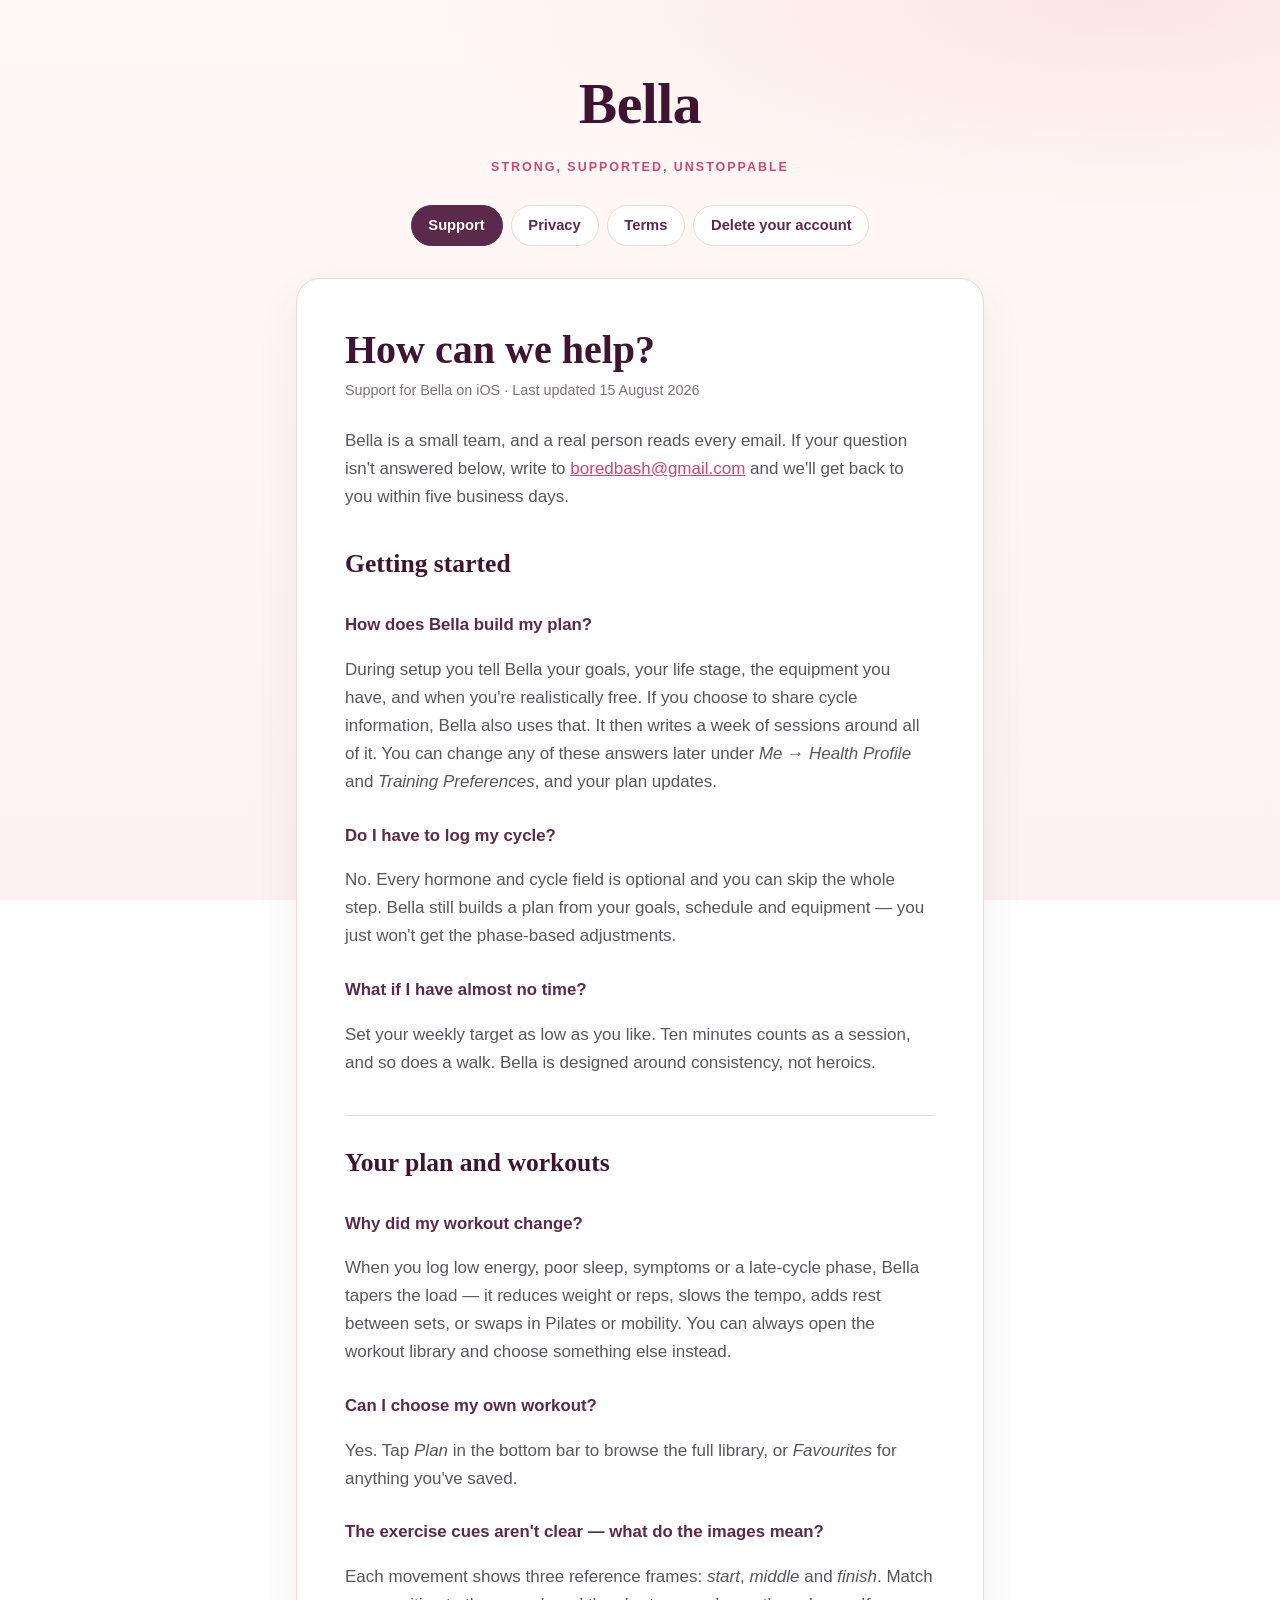
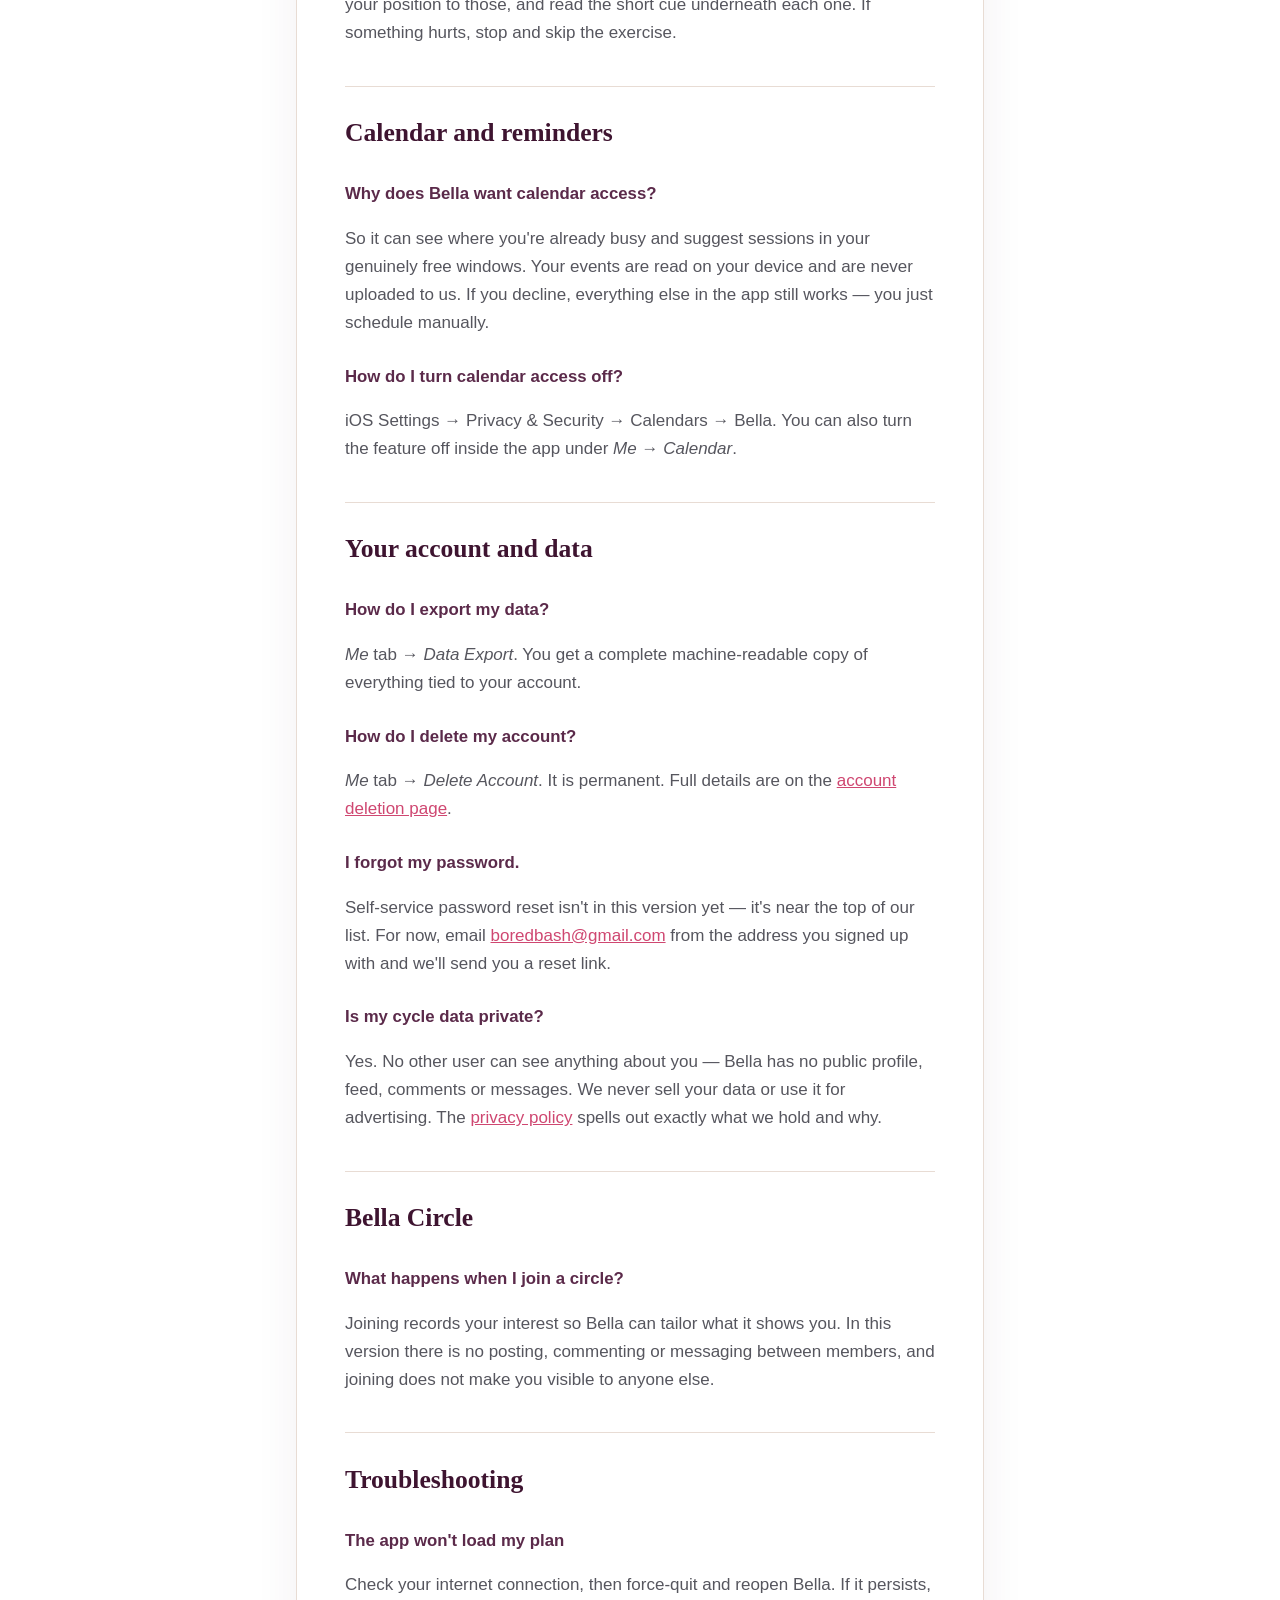
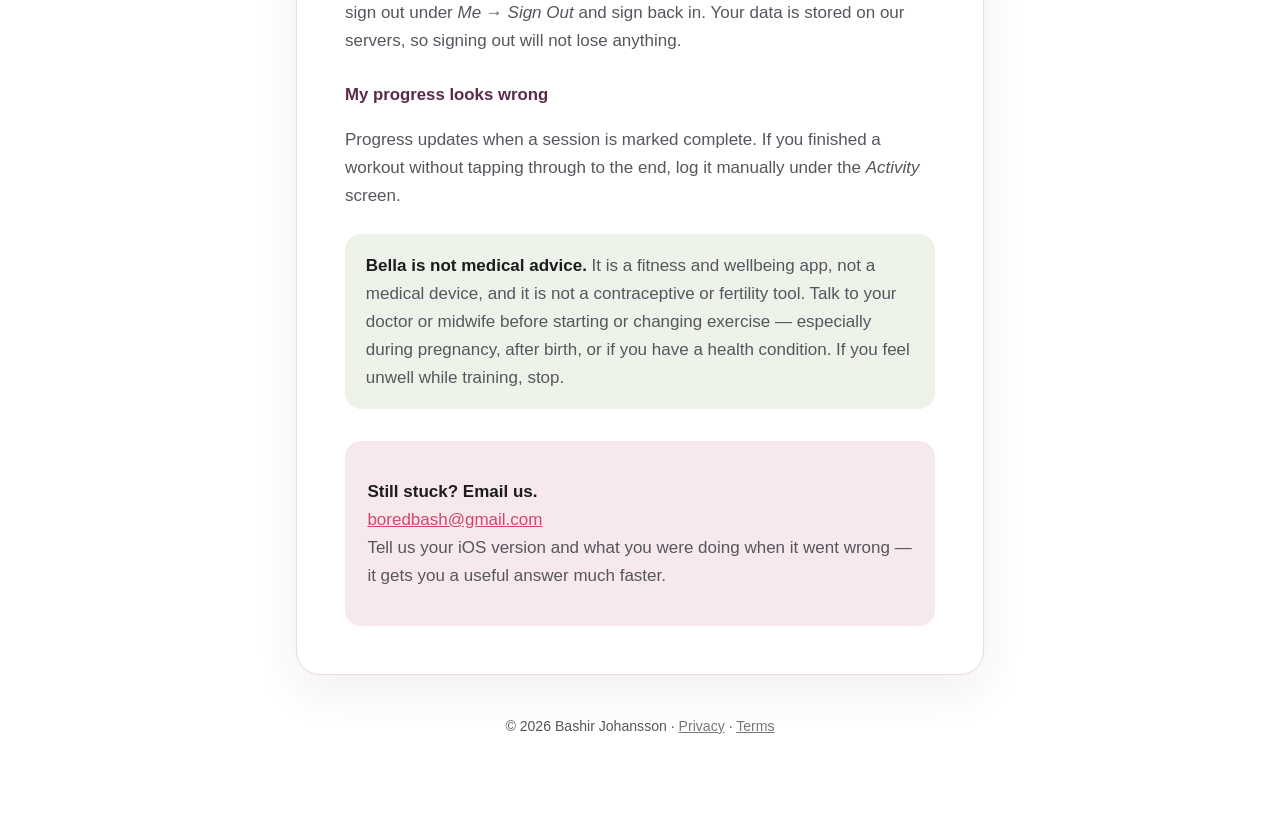
==== index.html @ ff42c29a "Add Bella support, privacy, terms and account deletion pages" ====
<!doctype html>
<html lang="en-AU">
<head>
<meta charset="utf-8">
<meta name="viewport" content="width=device-width, initial-scale=1">
<title>Bella · Support</title>
<meta name="description" content="Help, FAQs and contact details for the Bella fitness app.">
<link rel="stylesheet" href="style.css">
</head>
<body>
<div class="wrap">

<header class="site">
  <p class="logo">Bella</p>
  <p class="tagline">Strong, supported, unstoppable</p>
  <nav class="site">
    <a href="index.html" aria-current="page">Support</a>
    <a href="privacy.html">Privacy</a>
    <a href="terms.html">Terms</a>
    <a href="delete-account.html">Delete your account</a>
  </nav>
</header>

<main>
<h1>How can we help?</h1>
<p class="updated">Support for Bella on iOS · Last updated 15 August 2026</p>

<p>Bella is a small team, and a real person reads every email. If your question isn't
answered below, write to <a href="mailto:boredbash@gmail.com">boredbash@gmail.com</a> and
we'll get back to you within five business days.</p>

<h2>Getting started</h2>

<h3>How does Bella build my plan?</h3>
<p>During setup you tell Bella your goals, your life stage, the equipment you have, and when
you're realistically free. If you choose to share cycle information, Bella also uses that.
It then writes a week of sessions around all of it. You can change any of these answers later
under <em>Me</em> → <em>Health Profile</em> and <em>Training Preferences</em>, and your plan
updates.</p>

<h3>Do I have to log my cycle?</h3>
<p>No. Every hormone and cycle field is optional and you can skip the whole step. Bella still
builds a plan from your goals, schedule and equipment — you just won't get the phase-based
adjustments.</p>

<h3>What if I have almost no time?</h3>
<p>Set your weekly target as low as you like. Ten minutes counts as a session, and so does a
walk. Bella is designed around consistency, not heroics.</p>

<h2>Your plan and workouts</h2>

<h3>Why did my workout change?</h3>
<p>When you log low energy, poor sleep, symptoms or a late-cycle phase, Bella tapers the load
— it reduces weight or reps, slows the tempo, adds rest between sets, or swaps in Pilates or
mobility. You can always open the workout library and choose something else instead.</p>

<h3>Can I choose my own workout?</h3>
<p>Yes. Tap <em>Plan</em> in the bottom bar to browse the full library, or <em>Favourites</em>
for anything you've saved.</p>

<h3>The exercise cues aren't clear — what do the images mean?</h3>
<p>Each movement shows three reference frames: <em>start</em>, <em>middle</em> and
<em>finish</em>. Match your position to those, and read the short cue underneath each one. If
something hurts, stop and skip the exercise.</p>

<h2>Calendar and reminders</h2>

<h3>Why does Bella want calendar access?</h3>
<p>So it can see where you're already busy and suggest sessions in your genuinely free
windows. Your events are read on your device and are never uploaded to us. If you decline,
everything else in the app still works — you just schedule manually.</p>

<h3>How do I turn calendar access off?</h3>
<p>iOS Settings → Privacy &amp; Security → Calendars → Bella. You can also turn the feature
off inside the app under <em>Me</em> → <em>Calendar</em>.</p>

<h2>Your account and data</h2>

<h3>How do I export my data?</h3>
<p><em>Me</em> tab → <em>Data Export</em>. You get a complete machine-readable copy of
everything tied to your account.</p>

<h3>How do I delete my account?</h3>
<p><em>Me</em> tab → <em>Delete Account</em>. It is permanent. Full details are on the
<a href="delete-account.html">account deletion page</a>.</p>

<h3>I forgot my password.</h3>
<p>Self-service password reset isn't in this version yet — it's near the top of our list.
For now, email <a href="mailto:boredbash@gmail.com">boredbash@gmail.com</a> from the address
you signed up with and we'll send you a reset link.</p>

<h3>Is my cycle data private?</h3>
<p>Yes. No other user can see anything about you — Bella has no public profile, feed,
comments or messages. We never sell your data or use it for advertising. The
<a href="privacy.html">privacy policy</a> spells out exactly what we hold and why.</p>

<h2>Bella Circle</h2>

<h3>What happens when I join a circle?</h3>
<p>Joining records your interest so Bella can tailor what it shows you. In this version there
is no posting, commenting or messaging between members, and joining does not make you visible
to anyone else.</p>

<h2>Troubleshooting</h2>

<h3>The app won't load my plan</h3>
<p>Check your internet connection, then force-quit and reopen Bella. If it persists, sign out
under <em>Me</em> → <em>Sign Out</em> and sign back in. Your data is stored on our servers,
so signing out will not lose anything.</p>

<h3>My progress looks wrong</h3>
<p>Progress updates when a session is marked complete. If you finished a workout without
tapping through to the end, log it manually under the <em>Activity</em> screen.</p>

<div class="callout">
  <p><strong>Bella is not medical advice.</strong> It is a fitness and wellbeing app, not a
  medical device, and it is not a contraceptive or fertility tool. Talk to your doctor or
  midwife before starting or changing exercise — especially during pregnancy, after birth, or
  if you have a health condition. If you feel unwell while training, stop.</p>
</div>

<div class="contact">
  <p><strong>Still stuck? Email us.</strong><br>
  <a href="mailto:boredbash@gmail.com">boredbash@gmail.com</a><br>
  Tell us your iOS version and what you were doing when it went wrong — it gets you a useful
  answer much faster.</p>
</div>
</main>

<footer class="site">
  <p>© 2026 Bashir Johansson · <a href="privacy.html">Privacy</a> ·
  <a href="terms.html">Terms</a></p>
</footer>

</div>
</body>
</html>
---- style.css ----
/* Bella support site — shared styles. Brand tokens mirror bella-app/src/styles/tokens.ts */
:root {
  --plum: #5b2a4a;
  --plum-dark: #3e1430;
  --rose: #e56a8c;
  --rose-deep: #cf4771;
  --blush: #f7e8ec;
  --sage-soft: #eef3ea;
  --ink: #1c1c1e;
  --graphite: #56565e;
  --muted: #7b747a;
  --hairline: #e8dcd4;
  --shell: #fff9f5;
  --paper: #ffffff;
}

* { box-sizing: border-box; }

html { -webkit-text-size-adjust: 100%; }

body {
  margin: 0;
  background:
    radial-gradient(90% 40% at 88% 0%, rgba(229, 106, 140, 0.14) 0%, rgba(229, 106, 140, 0) 60%),
    linear-gradient(180deg, var(--shell) 0%, #fdf1f3 100%);
  background-attachment: fixed;
  color: var(--ink);
  font: 400 17px/1.65 -apple-system, BlinkMacSystemFont, "Segoe UI", Inter, Roboto, Helvetica, Arial, sans-serif;
}

.wrap { max-width: 46rem; margin: 0 auto; padding: 0 1.5rem 5rem; }

header.site {
  padding: 3.5rem 0 2rem;
  text-align: center;
}

.logo {
  font-family: "Playfair Display", Georgia, "Times New Roman", serif;
  font-size: clamp(2.6rem, 8vw, 3.6rem);
  font-weight: 700;
  color: var(--plum-dark);
  letter-spacing: -0.5px;
  margin: 0;
}

.tagline {
  margin: 0.35rem 0 0;
  font-size: 0.78rem;
  letter-spacing: 0.16em;
  text-transform: uppercase;
  font-weight: 600;
  color: var(--rose-deep);
}

nav.site {
  display: flex;
  justify-content: center;
  gap: 0.5rem;
  flex-wrap: wrap;
  margin-top: 1.75rem;
}

nav.site a {
  display: inline-block;
  padding: 0.45rem 1.05rem;
  border-radius: 999px;
  border: 1px solid var(--hairline);
  background: var(--paper);
  color: var(--plum);
  text-decoration: none;
  font-size: 0.92rem;
  font-weight: 600;
}

nav.site a:hover { border-color: var(--rose); color: var(--rose-deep); }
nav.site a[aria-current="page"] { background: var(--plum); border-color: var(--plum); color: var(--shell); }

main {
  background: var(--paper);
  border: 1px solid var(--hairline);
  border-radius: 24px;
  padding: clamp(1.6rem, 5vw, 3rem);
  box-shadow: 0 18px 44px rgba(91, 42, 74, 0.07);
}

h1 {
  font-family: "Playfair Display", Georgia, serif;
  font-size: clamp(1.9rem, 5.5vw, 2.5rem);
  line-height: 1.15;
  color: var(--plum-dark);
  margin: 0 0 0.4rem;
}

h2 {
  font-family: "Playfair Display", Georgia, serif;
  font-size: clamp(1.3rem, 3.8vw, 1.6rem);
  color: var(--plum-dark);
  margin: 2.4rem 0 0.6rem;
  padding-top: 1.6rem;
  border-top: 1px solid var(--hairline);
}

h2:first-of-type { border-top: 0; padding-top: 0; margin-top: 2rem; }

h3 { font-size: 1.05rem; color: var(--plum); margin: 1.6rem 0 0.4rem; }

p, li { color: var(--graphite); }
li { margin-bottom: 0.45rem; }
strong { color: var(--ink); }

.updated {
  font-size: 0.9rem;
  color: var(--muted);
  margin: 0 0 1.5rem;
}

a { color: var(--rose-deep); }

table {
  width: 100%;
  border-collapse: collapse;
  margin: 1rem 0 1.5rem;
  font-size: 0.94rem;
  display: block;
  overflow-x: auto;
}

th, td {
  text-align: left;
  padding: 0.7rem 0.9rem;
  border-bottom: 1px solid var(--hairline);
  vertical-align: top;
}

th { color: var(--plum-dark); font-weight: 600; background: var(--blush); }
tbody tr:last-child td { border-bottom: 0; }

.callout {
  background: var(--sage-soft);
  border-radius: 16px;
  padding: 1.1rem 1.3rem;
  margin: 1.5rem 0;
}

.callout p:last-child { margin-bottom: 0; }
.callout p:first-child { margin-top: 0; }

.contact {
  background: var(--blush);
  border-radius: 16px;
  padding: 1.2rem 1.4rem;
  margin-top: 2rem;
}

footer.site {
  text-align: center;
  margin-top: 2.5rem;
  font-size: 0.88rem;
  color: var(--muted);
}

footer.site a { color: var(--muted); }

@media (prefers-color-scheme: dark) {
  :root { --paper: #241220; --shell: #1a0c16; --ink: #f6ecf0; --graphite: #d6c4cf; --muted: #a8929f; --hairline: #3d2434; --blush: #34182a; --sage-soft: #23301f; --plum-dark: #f7e8ec; --plum: #f0c9d8; --rose-deep: #f5a6bf; }
  body { background: linear-gradient(180deg, #1a0c16 0%, #24101d 100%); }
  nav.site a { background: #2c1524; }
  main { box-shadow: none; }
}
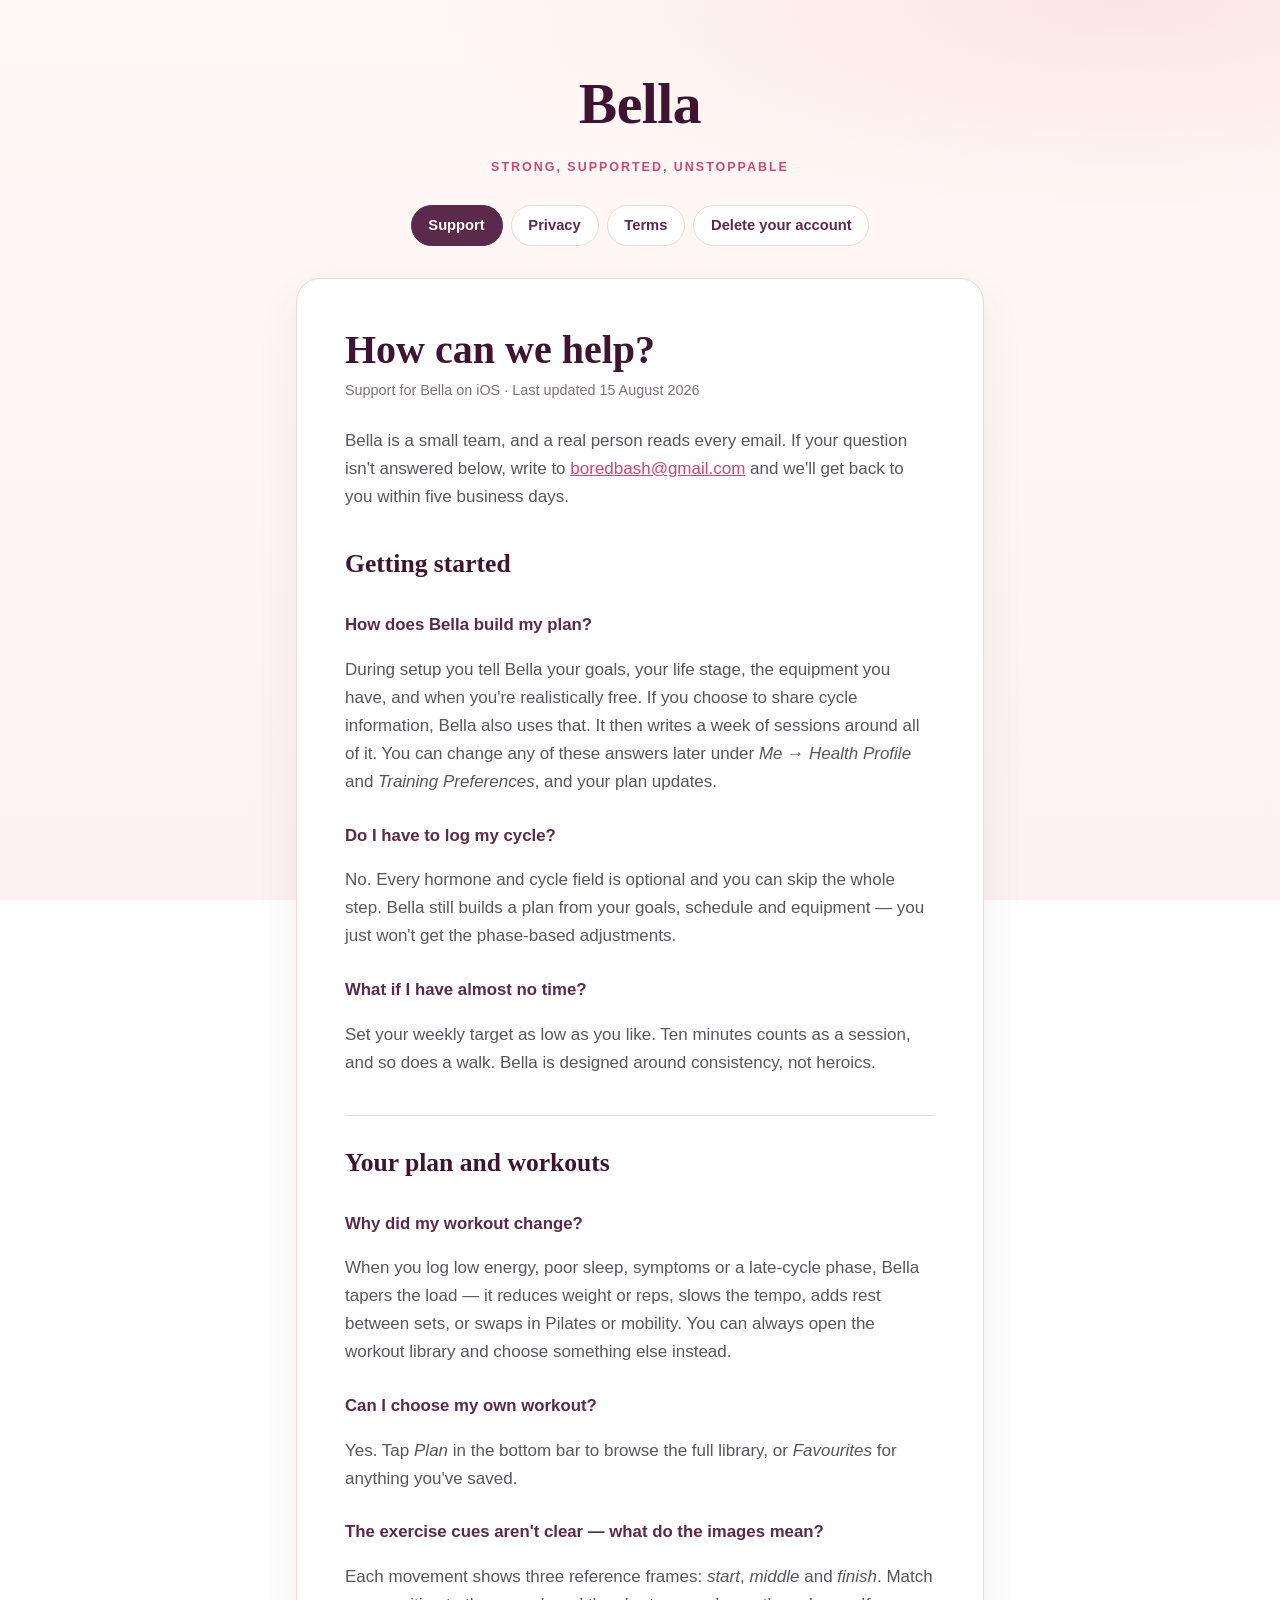
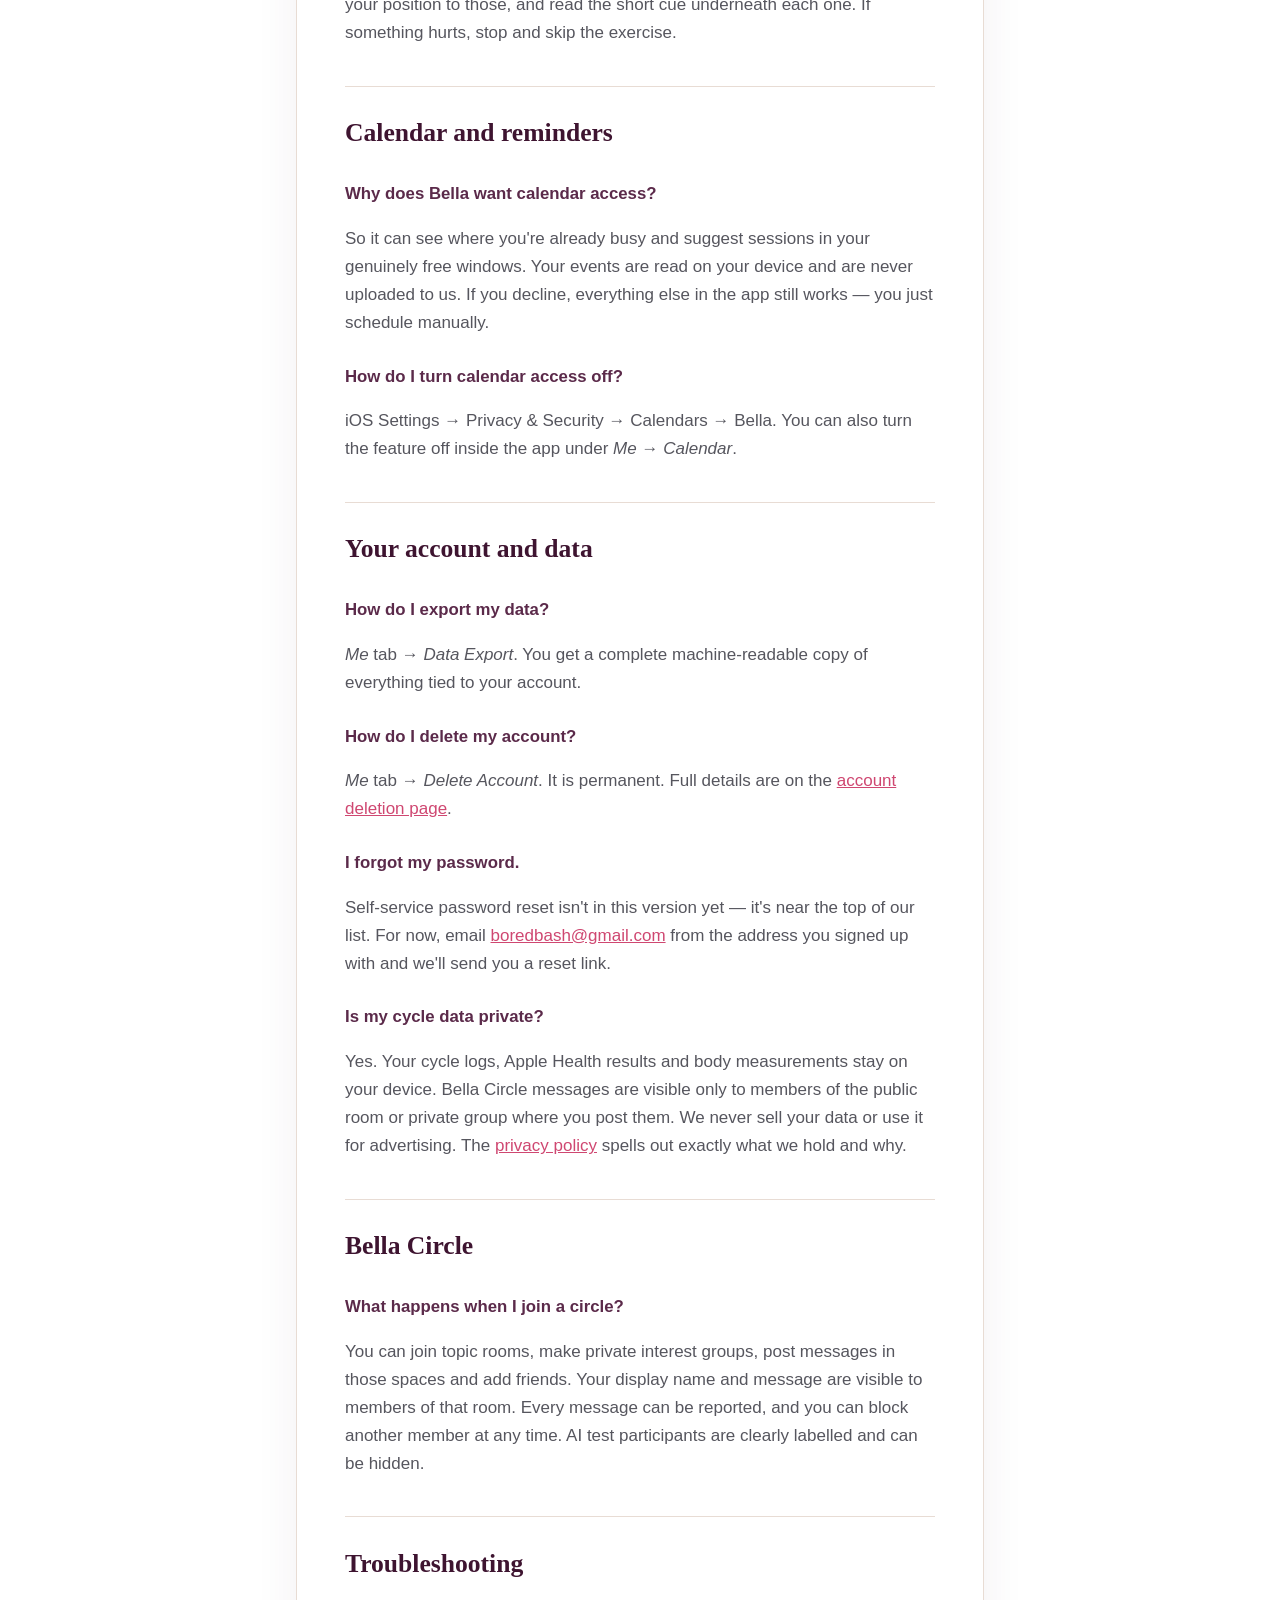
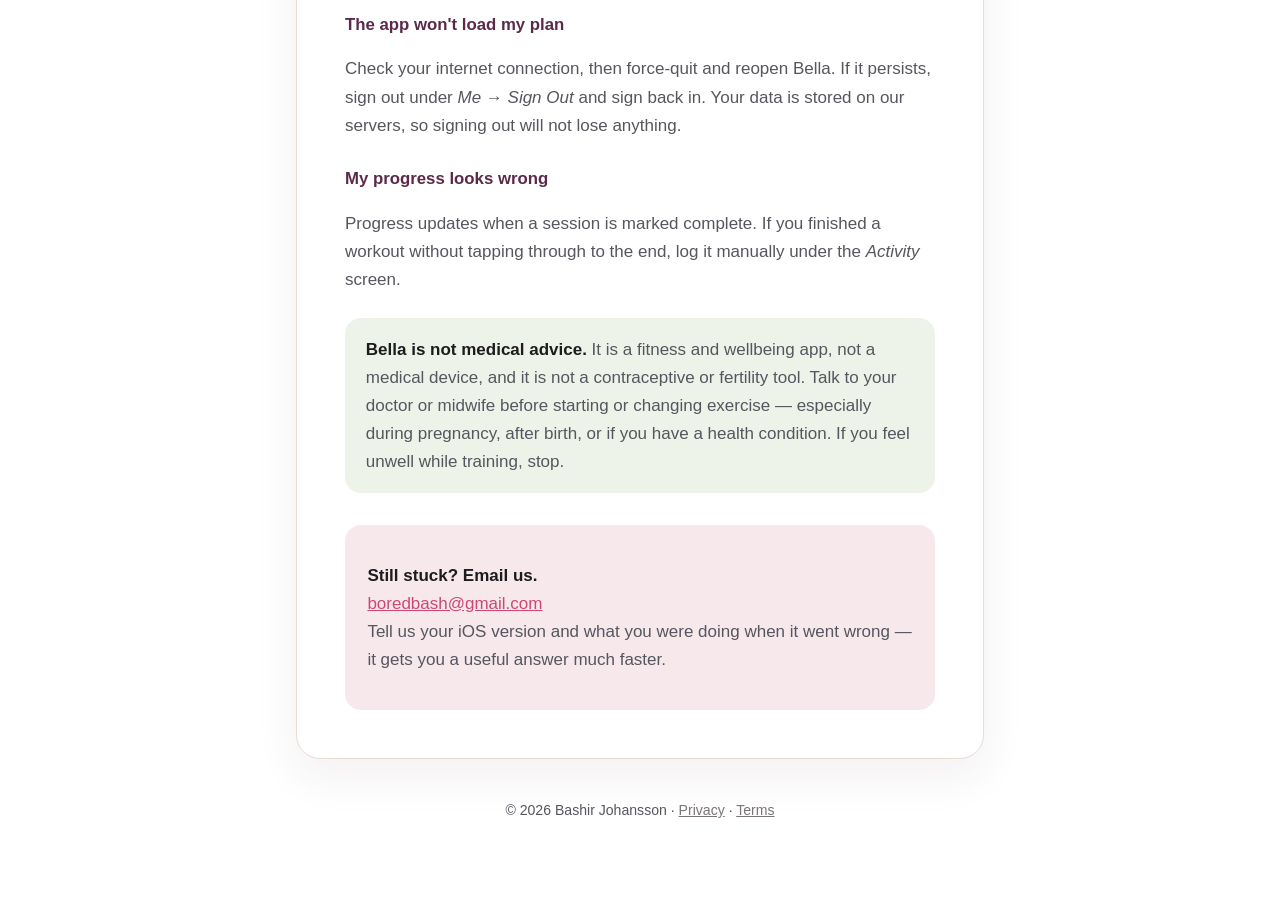
==== commit 2d934a3a: "Update Bella privacy and community disclosures" ====
--- a/index.html
+++ b/index.html
@@ -90,16 +90,18 @@
 you signed up with and we'll send you a reset link.</p>
 
 <h3>Is my cycle data private?</h3>
-<p>Yes. No other user can see anything about you — Bella has no public profile, feed,
-comments or messages. We never sell your data or use it for advertising. The
+<p>Yes. Your cycle logs, Apple Health results and body measurements stay on your device.
+Bella Circle messages are visible only to members of the public room or private group where
+you post them. We never sell your data or use it for advertising. The
 <a href="privacy.html">privacy policy</a> spells out exactly what we hold and why.</p>
 
 <h2>Bella Circle</h2>
 
 <h3>What happens when I join a circle?</h3>
-<p>Joining records your interest so Bella can tailor what it shows you. In this version there
-is no posting, commenting or messaging between members, and joining does not make you visible
-to anyone else.</p>
+<p>You can join topic rooms, make private interest groups, post messages in those spaces and
+add friends. Your display name and message are visible to members of that room. Every message
+can be reported, and you can block another member at any time. AI test participants are
+clearly labelled and can be hidden.</p>
 
 <h2>Troubleshooting</h2>
 
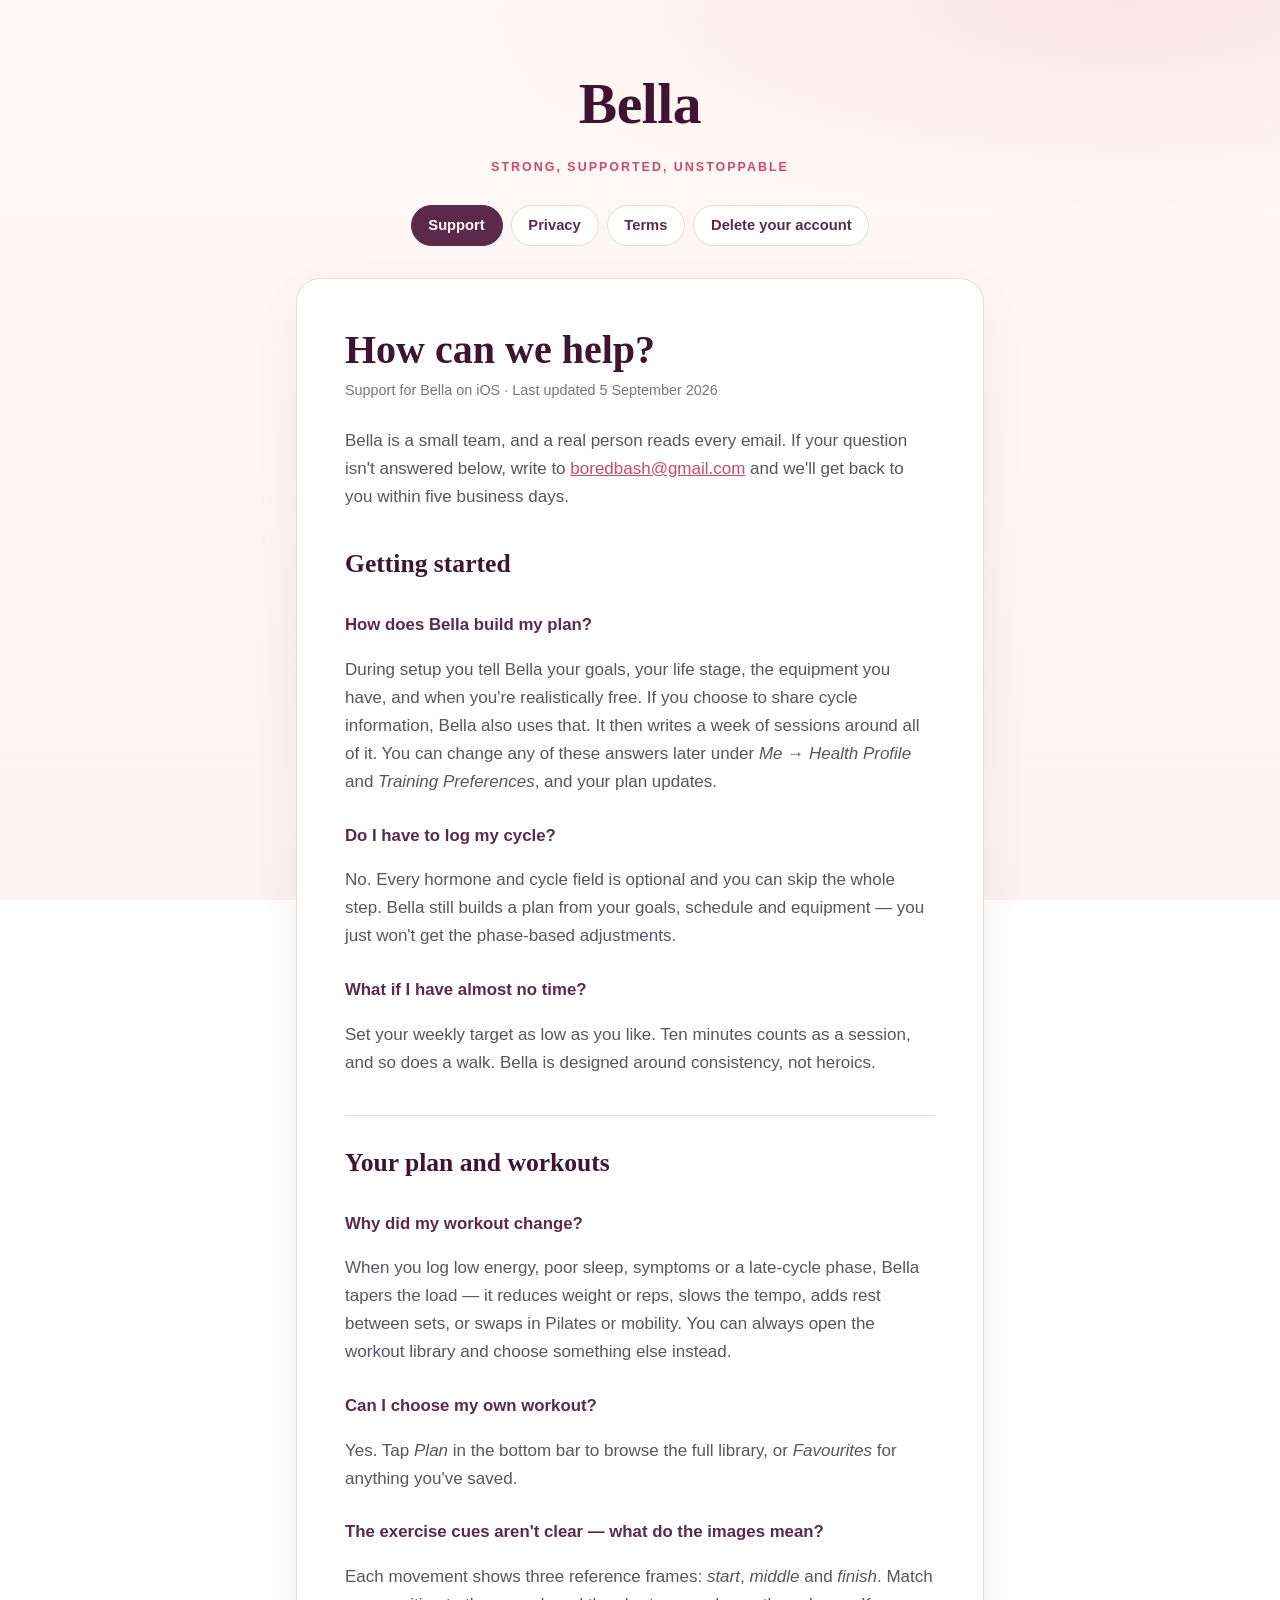
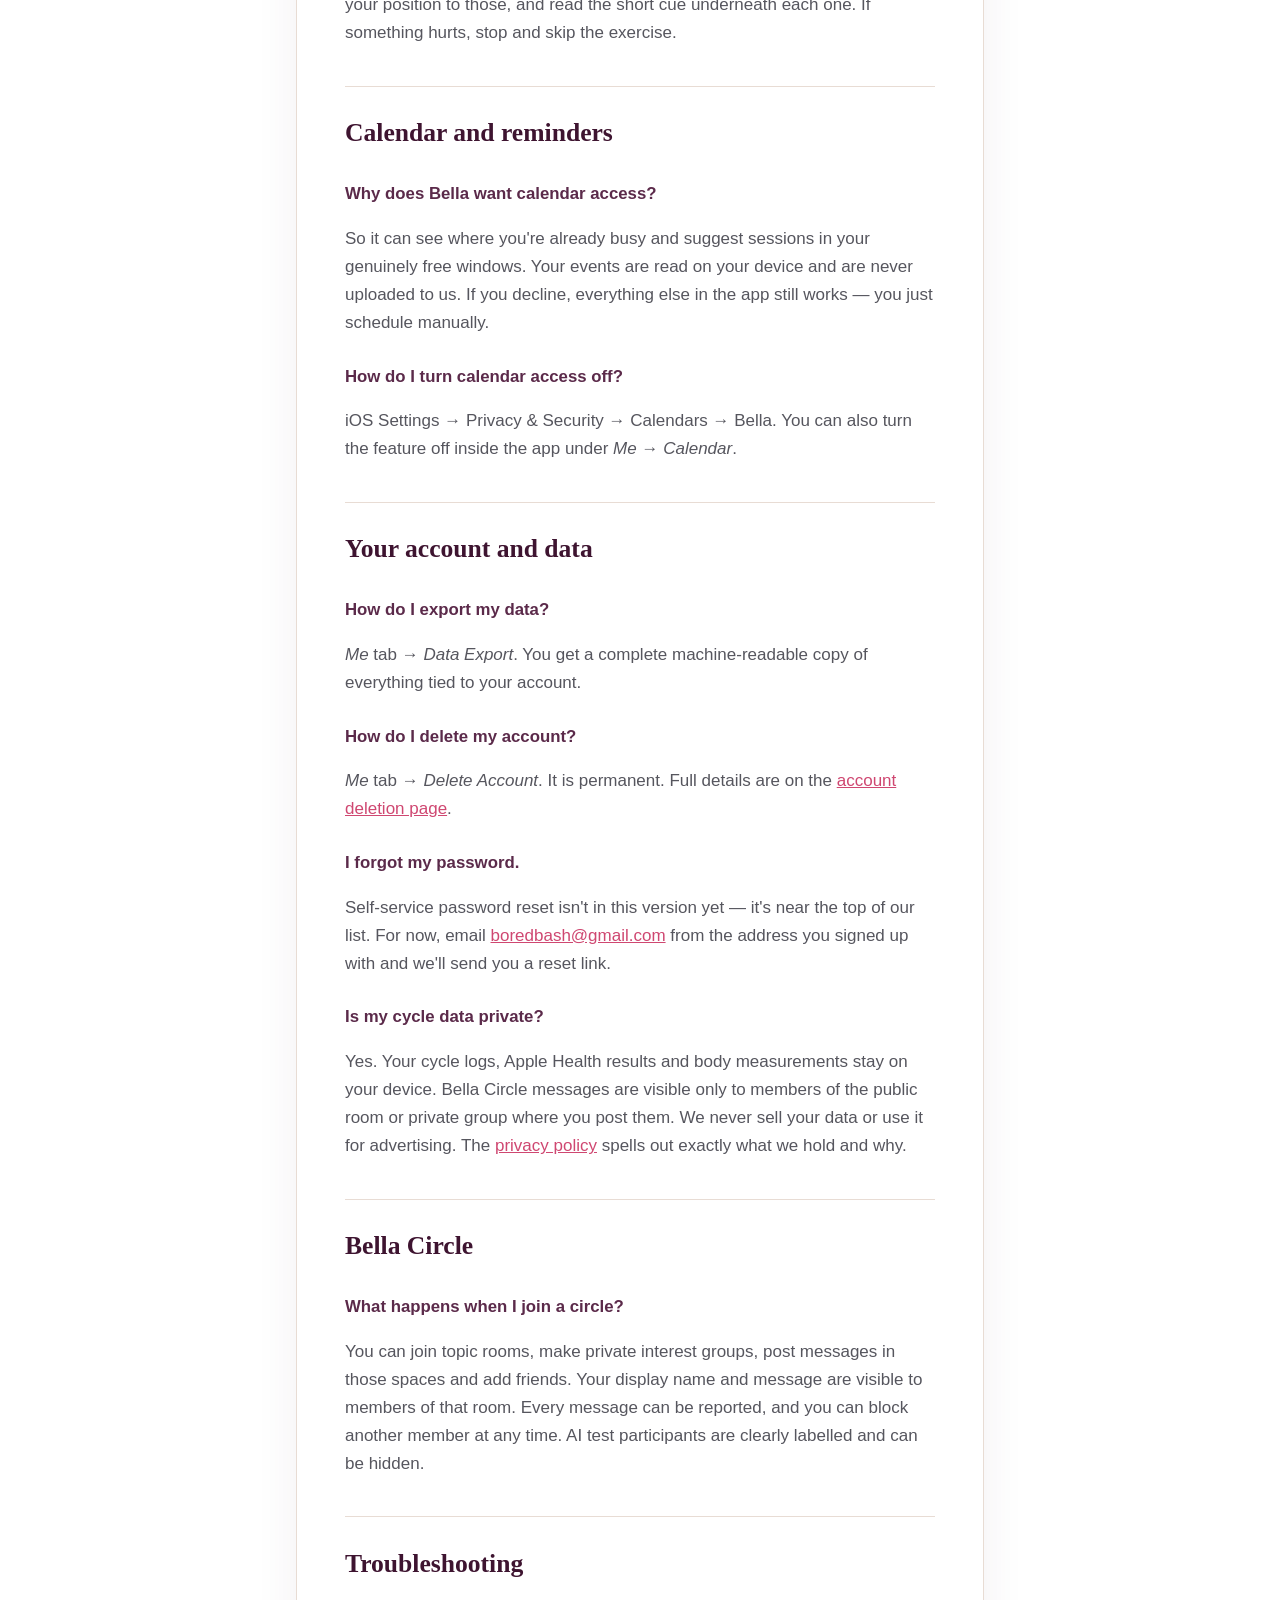
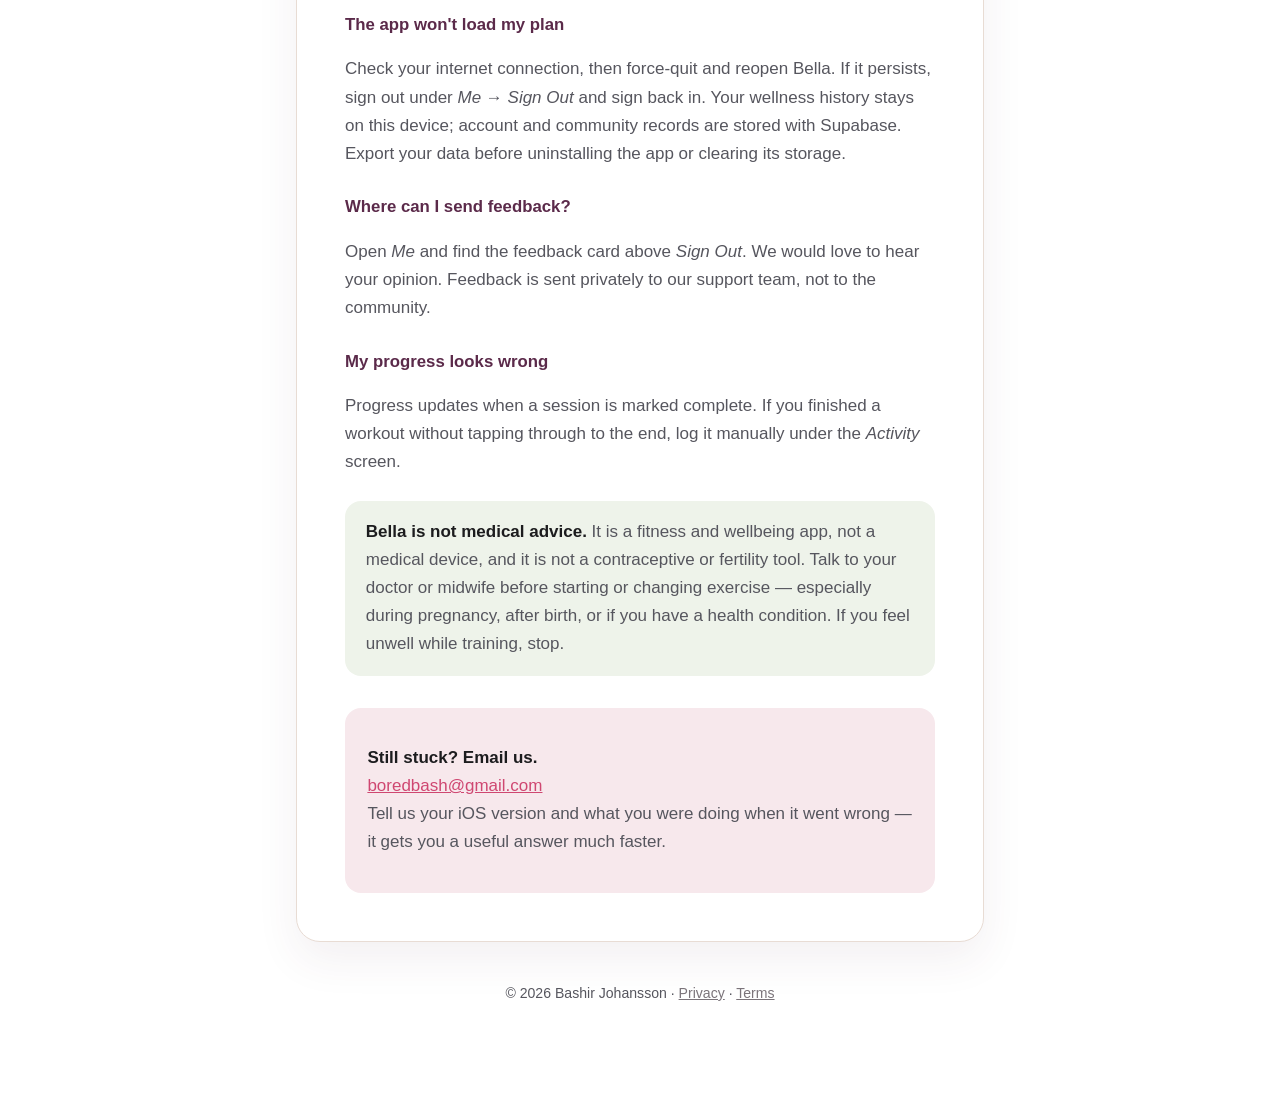
==== commit cc0bc093: "Clarify Bella feedback privacy and local wellness storage" ====
--- a/index.html
+++ b/index.html
@@ -23,7 +23,7 @@
 
 <main>
 <h1>How can we help?</h1>
-<p class="updated">Support for Bella on iOS · Last updated 15 August 2026</p>
+<p class="updated">Support for Bella on iOS · Last updated 5 September 2026</p>
 
 <p>Bella is a small team, and a real person reads every email. If your question isn't
 answered below, write to <a href="mailto:boredbash@gmail.com">boredbash@gmail.com</a> and
@@ -107,8 +107,13 @@
 
 <h3>The app won't load my plan</h3>
 <p>Check your internet connection, then force-quit and reopen Bella. If it persists, sign out
-under <em>Me</em> → <em>Sign Out</em> and sign back in. Your data is stored on our servers,
-so signing out will not lose anything.</p>
+under <em>Me</em> → <em>Sign Out</em> and sign back in. Your wellness history stays on
+this device; account and community records are stored with Supabase. Export your data
+before uninstalling the app or clearing its storage.</p>
+
+<h3>Where can I send feedback?</h3>
+<p>Open <em>Me</em> and find the feedback card above <em>Sign Out</em>. We would love to
+hear your opinion. Feedback is sent privately to our support team, not to the community.</p>
 
 <h3>My progress looks wrong</h3>
 <p>Progress updates when a session is marked complete. If you finished a workout without
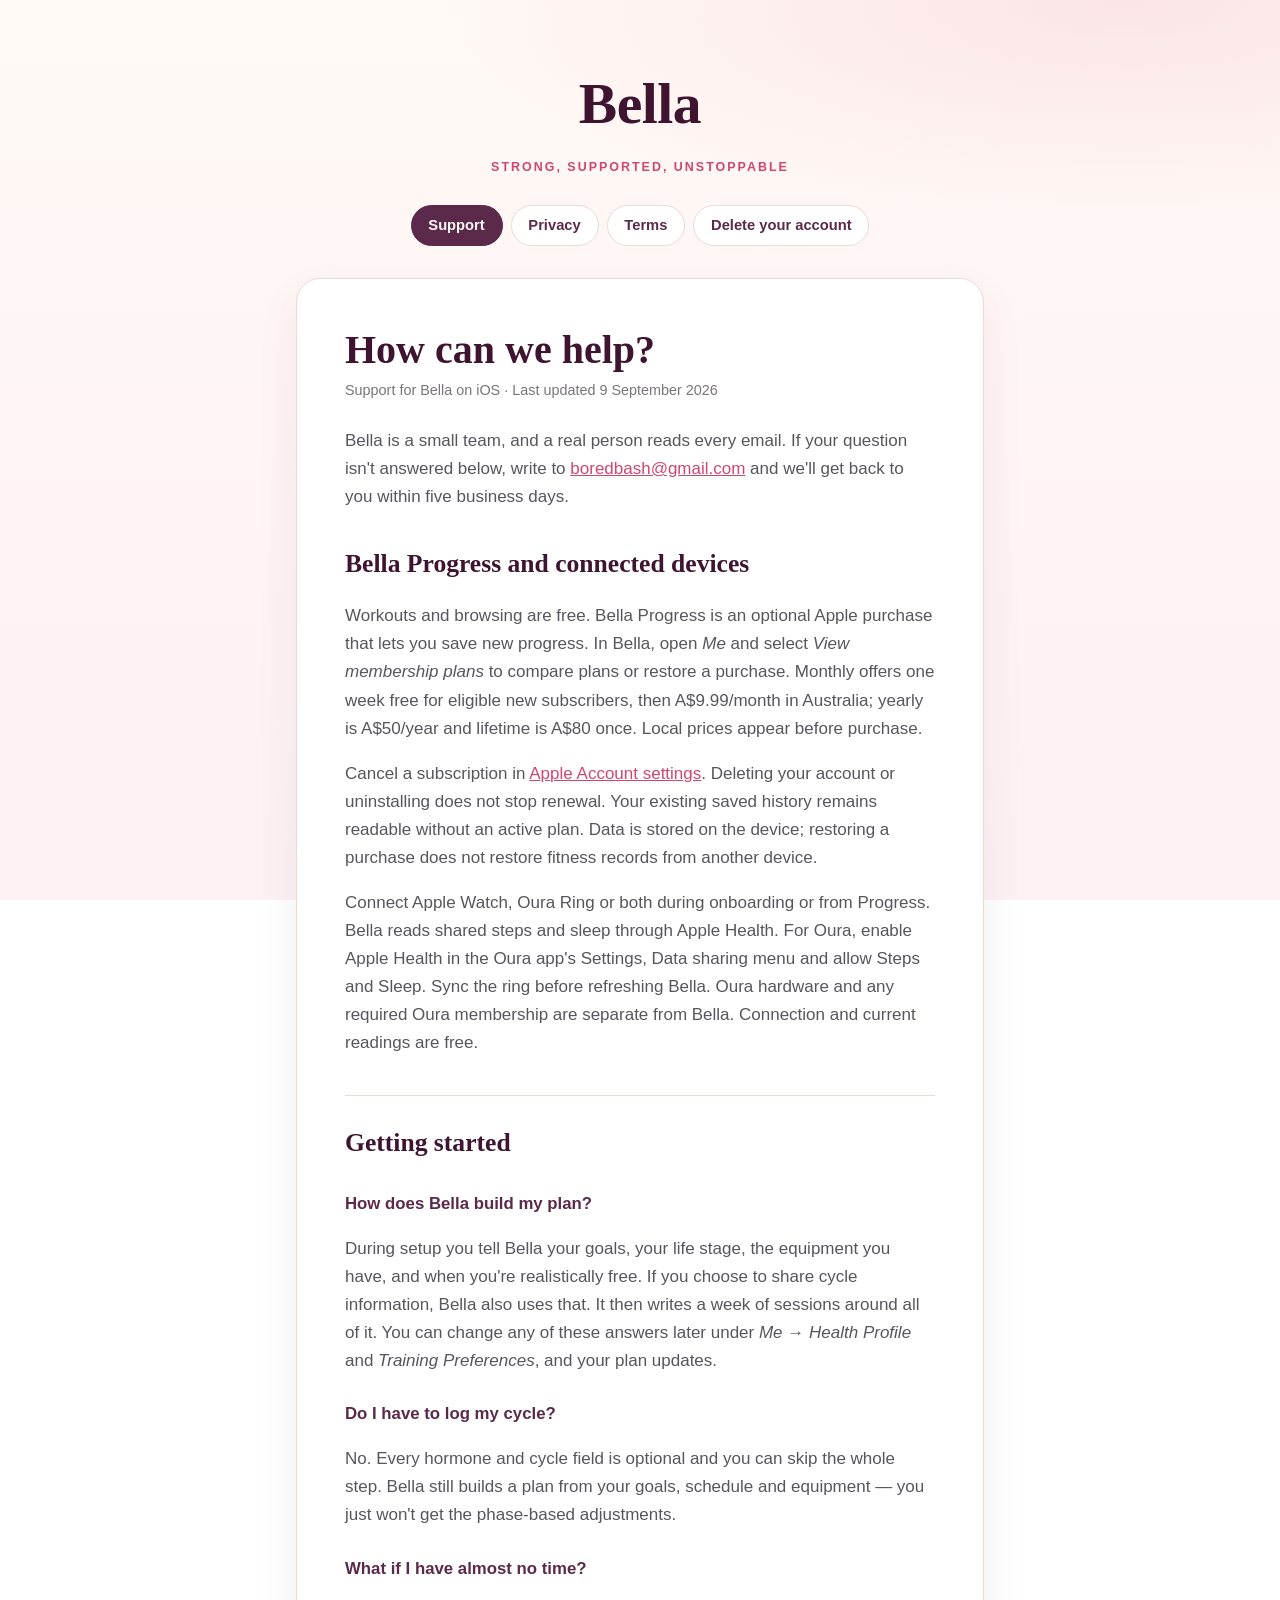
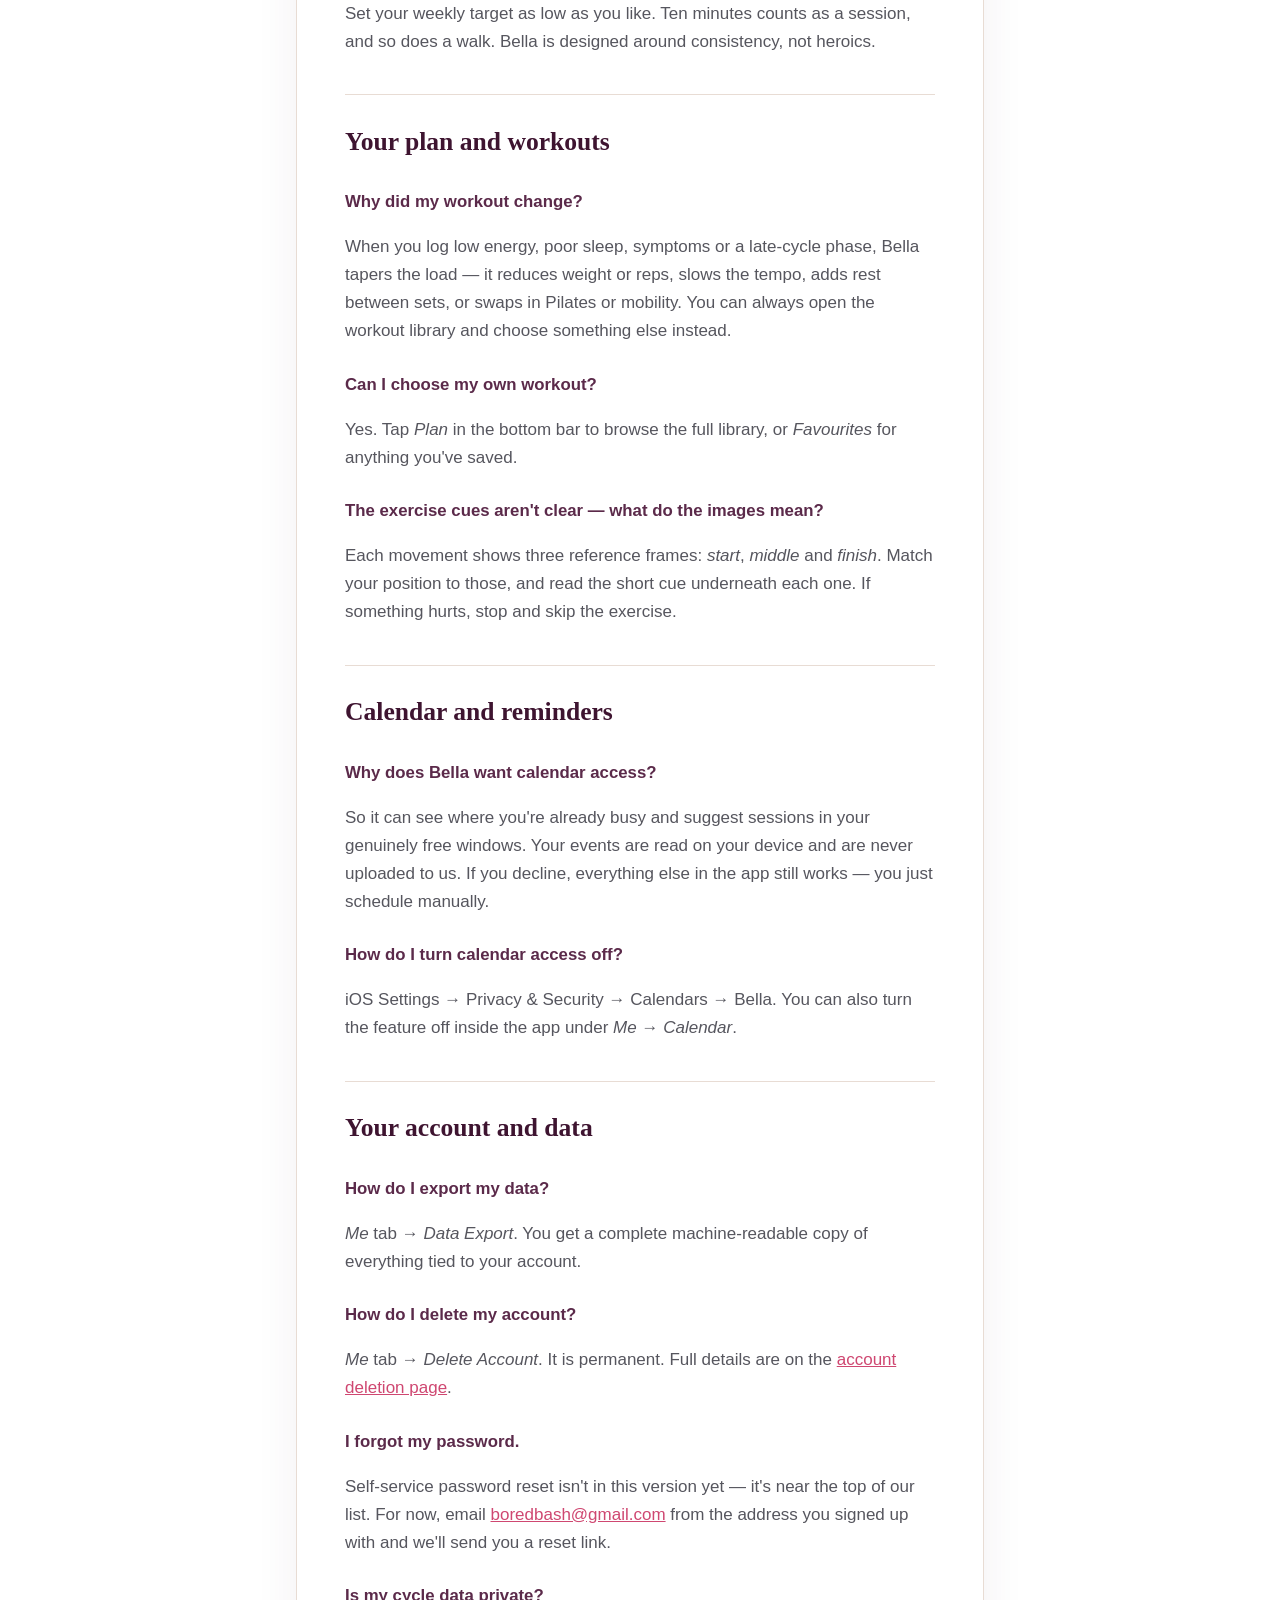
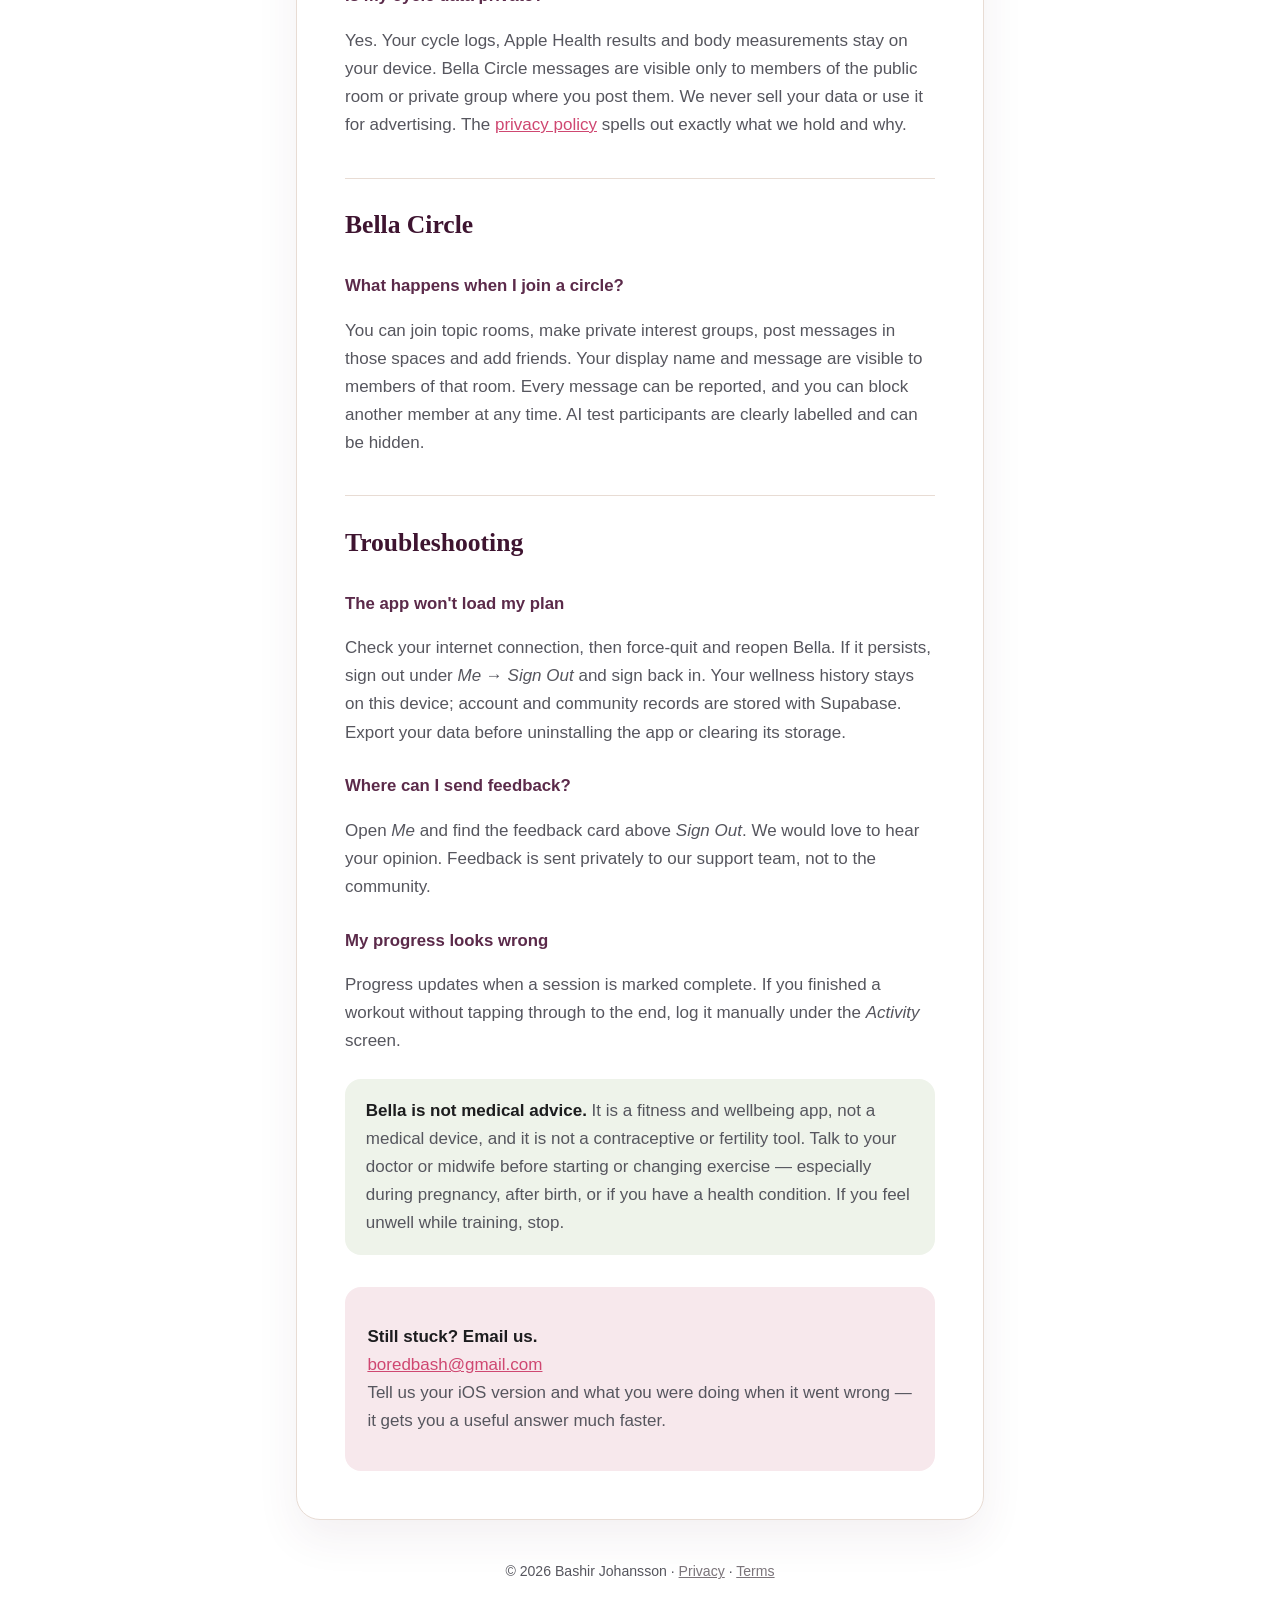
==== commit 9167dbb2: "Document Bella Progress purchases and Health device support" ====
--- a/index.html
+++ b/index.html
@@ -23,11 +23,25 @@
 
 <main>
 <h1>How can we help?</h1>
-<p class="updated">Support for Bella on iOS · Last updated 5 September 2026</p>
+<p class="updated">Support for Bella on iOS · Last updated 9 September 2026</p>
 
 <p>Bella is a small team, and a real person reads every email. If your question isn't
 answered below, write to <a href="mailto:boredbash@gmail.com">boredbash@gmail.com</a> and
 we'll get back to you within five business days.</p>
+
+<h2>Bella Progress and connected devices</h2>
+<p>Workouts and browsing are free. Bella Progress is an optional Apple purchase that lets you save
+new progress. In Bella, open <em>Me</em> and select <em>View membership plans</em> to compare plans
+or restore a purchase. Monthly offers one week free for eligible new subscribers, then A$9.99/month
+in Australia; yearly is A$50/year and lifetime is A$80 once. Local prices appear before purchase.</p>
+<p>Cancel a subscription in <a href="https://apps.apple.com/account/subscriptions">Apple Account settings</a>.
+Deleting your account or uninstalling does not stop renewal. Your existing saved history remains
+readable without an active plan. Data is stored on the device; restoring a purchase does not restore
+fitness records from another device.</p>
+<p>Connect Apple Watch, Oura Ring or both during onboarding or from Progress. Bella reads shared
+steps and sleep through Apple Health. For Oura, enable Apple Health in the Oura app's Settings,
+Data sharing menu and allow Steps and Sleep. Sync the ring before refreshing Bella. Oura hardware
+and any required Oura membership are separate from Bella. Connection and current readings are free.</p>
 
 <h2>Getting started</h2>
 
